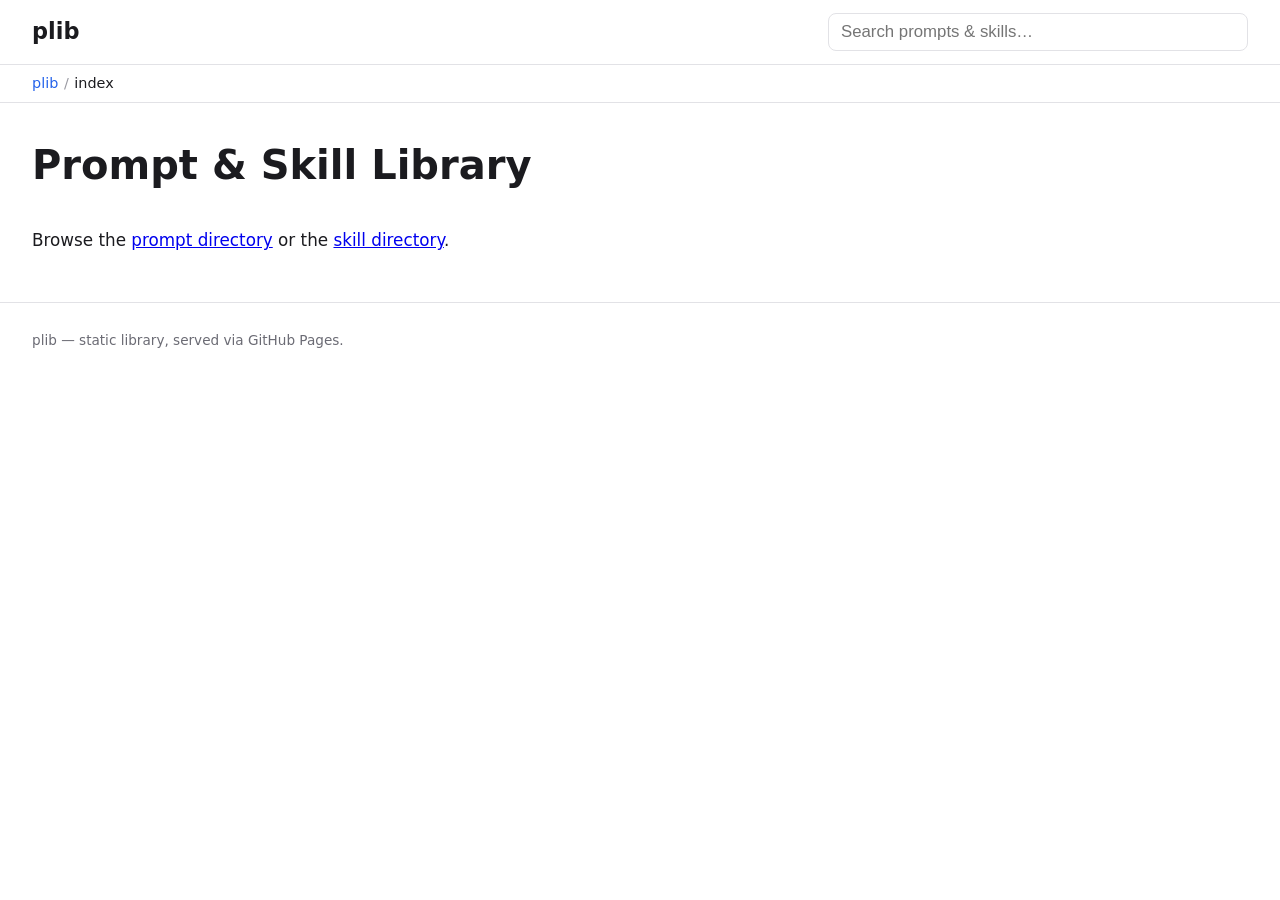
==== index.html @ 96c7211d "feat: initial site scaffold — index.html, CSS, JS, repo-map.md, changelog.md" ====
<!doctype html>
<html lang="en">
<head>
<meta charset="utf-8">
<meta name="viewport" content="width=device-width, initial-scale=1">
<title>plib — Prompt &amp; Skill Library</title>
<link rel="stylesheet" href="assets/css/style.css">
</head>
<body>
<header class="site-header">
  <a class="brand" href="/plib/">plib</a>
  <div class="search-wrap">
    <label for="site-search" class="visually-hidden">Search prompts and skills</label>
    <input id="site-search" type="search" placeholder="Search prompts &amp; skills…" autocomplete="off">
    <ul id="search-results" class="search-results" hidden></ul>
  </div>
</header>

<nav class="breadcrumbs" aria-label="Breadcrumb">
  <ol id="breadcrumb-list"></ol>
</nav>

<main id="main-content">
  <section class="hub">
    <h1>Prompt &amp; Skill Library</h1>
    <p>Browse the <a href="prompts/">prompt directory</a> or the <a href=".skill/">skill directory</a>.</p>
  </section>
</main>

<footer class="site-footer">
  <p>plib — static library, served via GitHub Pages.</p>
</footer>

<script src="assets/js/main.js" defer></script>
</body>
</html>
---- assets/css/style.css ----
:root {
  --gap: clamp(0.5rem, 1vw, 1rem);
  --fs-base: clamp(0.95rem, 0.9rem + 0.2vw, 1.05rem);
  --fs-h1: clamp(1.5rem, 1.2rem + 2vw, 2.5rem);
  --fg: #1b1b1f;
  --bg: #ffffff;
  --accent: #2563eb;
  --border: #e2e2e6;
}

* { box-sizing: border-box; }

body {
  margin: 0;
  font-family: system-ui, -apple-system, "Segoe UI", sans-serif;
  font-size: var(--fs-base);
  color: var(--fg);
  background: var(--bg);
  line-height: 1.5;
}

.visually-hidden {
  position: absolute;
  width: 1px;
  height: 1px;
  overflow: hidden;
  clip: rect(0 0 0 0);
}

.site-header {
  display: flex;
  flex-wrap: wrap;
  align-items: center;
  justify-content: space-between;
  gap: var(--gap);
  padding: var(--gap) clamp(1rem, 3vw, 2rem);
  border-bottom: 1px solid var(--border);
}

.brand {
  font-weight: 700;
  text-decoration: none;
  color: var(--fg);
  font-size: clamp(1.1rem, 1rem + 0.5vw, 1.4rem);
}

.search-wrap {
  position: relative;
  flex: 1 1 min(100%, 320px);
  max-width: 420px;
}

#site-search {
  width: 100%;
  padding: 0.5rem 0.75rem;
  border: 1px solid var(--border);
  border-radius: 0.5rem;
  font-size: var(--fs-base);
}

.search-results {
  position: absolute;
  z-index: 10;
  top: 100%;
  left: 0;
  right: 0;
  margin: 0.25rem 0 0;
  padding: 0;
  list-style: none;
  background: var(--bg);
  border: 1px solid var(--border);
  border-radius: 0.5rem;
  max-height: 300px;
  overflow-y: auto;
}

.search-results li a {
  display: block;
  padding: 0.5rem 0.75rem;
  text-decoration: none;
  color: var(--fg);
}

.search-results li a:hover,
.search-results li a:focus {
  background: #f2f4f8;
}

.breadcrumbs {
  padding: 0.5rem clamp(1rem, 3vw, 2rem);
  font-size: clamp(0.8rem, 0.75rem + 0.2vw, 0.9rem);
  border-bottom: 1px solid var(--border);
}

#breadcrumb-list {
  display: flex;
  flex-wrap: wrap;
  gap: 0.35rem;
  margin: 0;
  padding: 0;
  list-style: none;
}

#breadcrumb-list li:not(:last-child)::after {
  content: "/";
  margin-left: 0.35rem;
  color: #9a9aa2;
}

#breadcrumb-list a {
  color: var(--accent);
  text-decoration: none;
}

#breadcrumb-list a:hover { text-decoration: underline; }

main {
  padding: clamp(1rem, 3vw, 2rem);
}

.hub h1 { font-size: var(--fs-h1); margin-top: 0; }

.site-footer {
  padding: var(--gap) clamp(1rem, 3vw, 2rem);
  border-top: 1px solid var(--border);
  font-size: 0.85rem;
  color: #6b6b74;
}
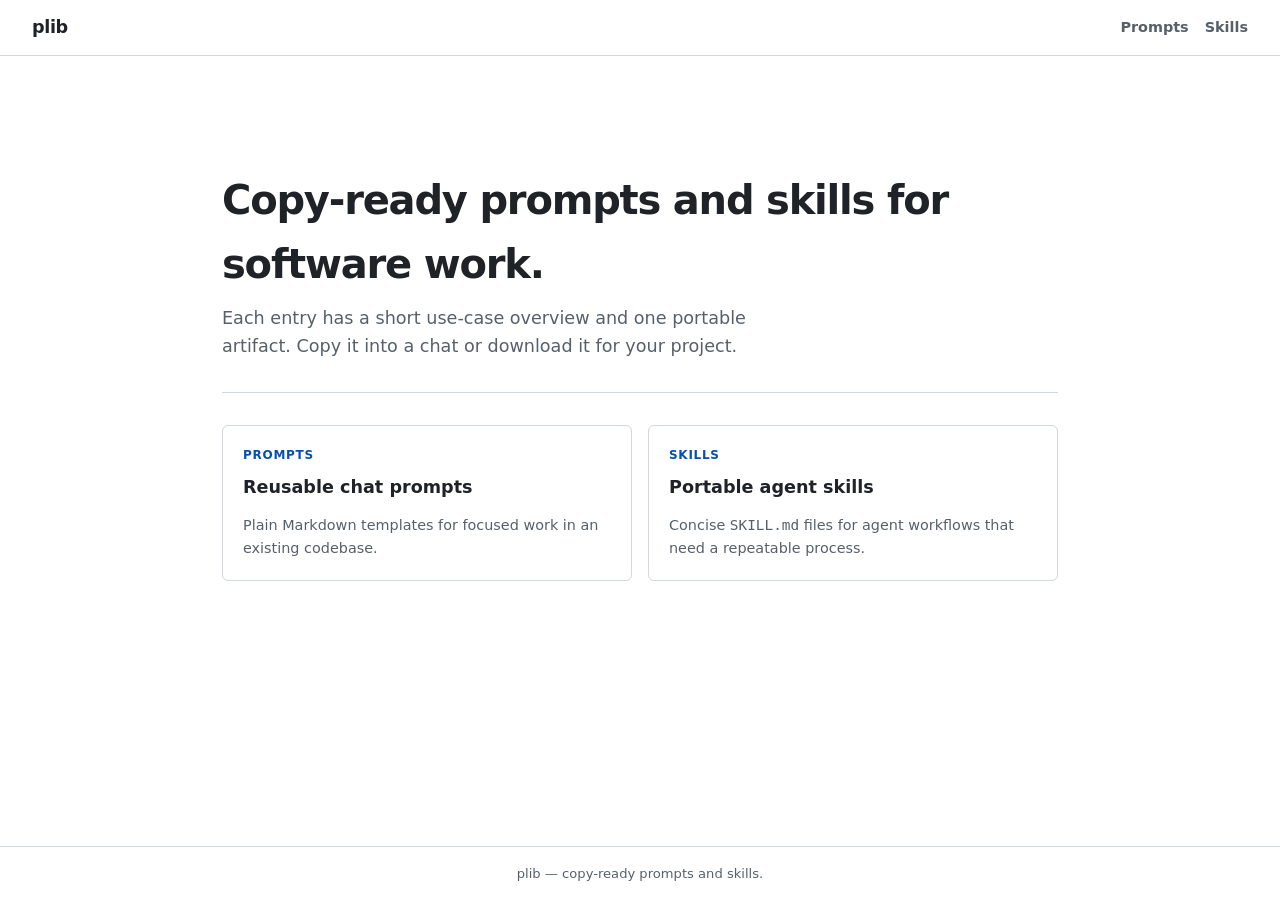
==== commit 52379d22: "Simplify prompt and skill library" ====
--- a/index.html
+++ b/index.html
@@ -1,36 +1,48 @@
 <!doctype html>
 <html lang="en">
 <head>
-<meta charset="utf-8">
-<meta name="viewport" content="width=device-width, initial-scale=1">
-<title>plib — Prompt &amp; Skill Library</title>
-<link rel="stylesheet" href="assets/css/style.css">
+  <meta charset="utf-8">
+  <meta name="viewport" content="width=device-width, initial-scale=1">
+  <title>plib — Prompt &amp; Skill Library</title>
+  <meta name="description" content="Copy-ready prompts and portable Agent Skills for real-world software work.">
+  <link rel="stylesheet" href="assets/css/style.css">
+  <link rel="stylesheet" href="assets/css/library.css">
 </head>
 <body>
-<header class="site-header">
-  <a class="brand" href="/plib/">plib</a>
-  <div class="search-wrap">
-    <label for="site-search" class="visually-hidden">Search prompts and skills</label>
-    <input id="site-search" type="search" placeholder="Search prompts &amp; skills…" autocomplete="off">
-    <ul id="search-results" class="search-results" hidden></ul>
-  </div>
-</header>
+  <header class="site-header">
+    <a class="brand" href="/plib/">plib</a>
+    <nav class="site-nav" aria-label="Primary navigation">
+      <a href="/plib/prompts/">Prompts</a>
+      <a href="/plib/.skill/">Skills</a>
+    </nav>
+  </header>
 
-<nav class="breadcrumbs" aria-label="Breadcrumb">
-  <ol id="breadcrumb-list"></ol>
-</nav>
+  <main id="main-content">
+    <section class="hero">
+      <h1>Copy-ready prompts and skills for software work.</h1>
+      <p>Each entry has a short use-case overview and one portable artifact. Copy it into a chat or download it for your project.</p>
+    </section>
 
-<main id="main-content">
-  <section class="hub">
-    <h1>Prompt &amp; Skill Library</h1>
-    <p>Browse the <a href="prompts/">prompt directory</a> or the <a href=".skill/">skill directory</a>.</p>
-  </section>
-</main>
+    <section class="library-grid" aria-label="Library sections">
+      <article class="library-card">
+        <a href="/plib/prompts/">
+          <p class="eyebrow">Prompts</p>
+          <h2>Reusable chat prompts</h2>
+          <p>Plain Markdown templates for focused work in an existing codebase.</p>
+        </a>
+      </article>
+      <article class="library-card">
+        <a href="/plib/.skill/">
+          <p class="eyebrow">Skills</p>
+          <h2>Portable agent skills</h2>
+          <p>Concise <code>SKILL.md</code> files for agent workflows that need a repeatable process.</p>
+        </a>
+      </article>
+    </section>
+  </main>
 
-<footer class="site-footer">
-  <p>plib — static library, served via GitHub Pages.</p>
-</footer>
-
-<script src="assets/js/main.js" defer></script>
+  <footer class="site-footer">
+    <p>plib — copy-ready prompts and skills.</p>
+  </footer>
 </body>
-</html>+</html>
--- a/assets/css/style.css
+++ b/assets/css/style.css
@@ -1,128 +1,420 @@
+/* === plib style.css === */
+
+/* --- Reset & base --- */
+*, *::before, *::after { box-sizing: border-box; margin: 0; padding: 0; }
+
 :root {
-  --gap: clamp(0.5rem, 1vw, 1rem);
-  --fs-base: clamp(0.95rem, 0.9rem + 0.2vw, 1.05rem);
-  --fs-h1: clamp(1.5rem, 1.2rem + 2vw, 2.5rem);
-  --fg: #1b1b1f;
+  --brand: #0066cc;
+  --brand-hover: #004fa3;
   --bg: #ffffff;
-  --accent: #2563eb;
-  --border: #e2e2e6;
-}
-
-* { box-sizing: border-box; }
-
+  --surface: #f6f8fa;
+  --border: #d0d7de;
+  --text: #1f2328;
+  --text-muted: #57606a;
+  --tag-bg: #ddf4ff;
+  --tag-text: #0550ae;
+  --code-bg: #161b22;
+  --code-text: #e6edf3;
+  --radius: 6px;
+  --font-sans: system-ui, -apple-system, BlinkMacSystemFont, 'Segoe UI', sans-serif;
+  --font-mono: 'SFMono-Regular', Consolas, 'Liberation Mono', Menlo, monospace;
+}
+
+html { font-size: 16px; scroll-behavior: smooth; }
 body {
-  margin: 0;
-  font-family: system-ui, -apple-system, "Segoe UI", sans-serif;
-  font-size: var(--fs-base);
-  color: var(--fg);
+  font-family: var(--font-sans);
+  color: var(--text);
   background: var(--bg);
-  line-height: 1.5;
-}
-
+  line-height: 1.6;
+  min-height: 100vh;
+  display: flex;
+  flex-direction: column;
+}
+
+/* --- Skip link --- */
 .visually-hidden {
   position: absolute;
-  width: 1px;
-  height: 1px;
-  overflow: hidden;
-  clip: rect(0 0 0 0);
-}
-
+  width: 1px; height: 1px;
+  padding: 0; margin: -1px;
+  overflow: hidden; clip: rect(0,0,0,0);
+  white-space: nowrap; border: 0;
+}
+
+/* --- Header --- */
 .site-header {
-  display: flex;
-  flex-wrap: wrap;
+  background: var(--bg);
+  border-bottom: 1px solid var(--border);
+  padding: 0 clamp(1rem, 4vw, 2rem);
+  height: 56px;
+  display: flex;
   align-items: center;
-  justify-content: space-between;
-  gap: var(--gap);
-  padding: var(--gap) clamp(1rem, 3vw, 2rem);
-  border-bottom: 1px solid var(--border);
-}
-
+  gap: 1.5rem;
+  position: sticky;
+  top: 0;
+  z-index: 100;
+}
 .brand {
   font-weight: 700;
-  text-decoration: none;
-  color: var(--fg);
-  font-size: clamp(1.1rem, 1rem + 0.5vw, 1.4rem);
-}
-
-.search-wrap {
-  position: relative;
-  flex: 1 1 min(100%, 320px);
-  max-width: 420px;
-}
-
+  font-size: 1.1rem;
+  color: var(--text);
+  text-decoration: none;
+  letter-spacing: -0.02em;
+}
+.brand:hover { color: var(--brand); }
+
+/* --- Search --- */
+.search-wrap { position: relative; flex: 1; max-width: 420px; }
 #site-search {
   width: 100%;
-  padding: 0.5rem 0.75rem;
+  padding: .4rem .75rem;
   border: 1px solid var(--border);
-  border-radius: 0.5rem;
-  font-size: var(--fs-base);
-}
-
+  border-radius: var(--radius);
+  font-size: .9rem;
+  background: var(--surface);
+  color: var(--text);
+}
+#site-search:focus { outline: 2px solid var(--brand); outline-offset: 1px; }
 .search-results {
   position: absolute;
-  z-index: 10;
-  top: 100%;
-  left: 0;
-  right: 0;
-  margin: 0.25rem 0 0;
-  padding: 0;
-  list-style: none;
+  top: calc(100% + 4px);
+  left: 0; right: 0;
   background: var(--bg);
   border: 1px solid var(--border);
-  border-radius: 0.5rem;
-  max-height: 300px;
+  border-radius: var(--radius);
+  list-style: none;
+  max-height: 320px;
   overflow-y: auto;
-}
-
+  z-index: 200;
+  box-shadow: 0 4px 16px rgba(0,0,0,.12);
+}
 .search-results li a {
   display: block;
-  padding: 0.5rem 0.75rem;
-  text-decoration: none;
-  color: var(--fg);
-}
-
+  padding: .5rem .75rem;
+  text-decoration: none;
+  color: var(--text);
+  font-size: .9rem;
+}
 .search-results li a:hover,
-.search-results li a:focus {
-  background: #f2f4f8;
-}
-
+.search-results li a:focus { background: var(--surface); }
+.search-results li + li { border-top: 1px solid var(--border); }
+
+/* --- Breadcrumbs --- */
 .breadcrumbs {
-  padding: 0.5rem clamp(1rem, 3vw, 2rem);
-  font-size: clamp(0.8rem, 0.75rem + 0.2vw, 0.9rem);
+  padding: .5rem clamp(1rem, 4vw, 2rem);
   border-bottom: 1px solid var(--border);
-}
-
+  background: var(--surface);
+  font-size: .85rem;
+}
 #breadcrumb-list {
+  list-style: none;
   display: flex;
   flex-wrap: wrap;
-  gap: 0.35rem;
-  margin: 0;
-  padding: 0;
+  gap: .25rem;
+  align-items: center;
+}
+#breadcrumb-list li + li::before { content: '/'; margin-right: .25rem; color: var(--text-muted); }
+#breadcrumb-list a { color: var(--brand); text-decoration: none; }
+#breadcrumb-list a:hover { text-decoration: underline; }
+#breadcrumb-list li:last-child { color: var(--text-muted); }
+
+/* --- Main layout --- */
+#main-content {
+  flex: 1;
+  padding: clamp(1.5rem, 5vw, 3rem) clamp(1rem, 4vw, 2rem);
+  max-width: 900px;
+  width: 100%;
+  margin: 0 auto;
+}
+
+/* --- Home hero --- */
+.hero {
+  padding: clamp(2rem, 6vw, 4rem) 0 clamp(1rem, 4vw, 2rem);
+  border-bottom: 1px solid var(--border);
+  margin-bottom: 2rem;
+}
+.hero h1 {
+  font-size: clamp(1.75rem, 4vw, 2.5rem);
+  font-weight: 700;
+  letter-spacing: -0.03em;
+  margin-bottom: .5rem;
+}
+.hero p { font-size: 1.1rem; color: var(--text-muted); max-width: 560px; }
+
+.hub-grid {
+  display: grid;
+  grid-template-columns: repeat(auto-fill, minmax(220px, 1fr));
+  gap: 1rem;
+  margin-top: 2rem;
+}
+.hub-card {
+  display: flex;
+  flex-direction: column;
+  gap: .4rem;
+  padding: 1.25rem;
+  border: 1px solid var(--border);
+  border-radius: var(--radius);
+  text-decoration: none;
+  color: var(--text);
+  background: var(--surface);
+  transition: border-color .15s, box-shadow .15s;
+}
+.hub-card:hover { border-color: var(--brand); box-shadow: 0 2px 8px rgba(0,102,204,.1); }
+.hub-card strong { font-size: 1rem; }
+.hub-card span { font-size: .85rem; color: var(--text-muted); }
+
+/* --- Card grid (listing pages) --- */
+.listing-header { margin-bottom: 1.5rem; }
+.listing-header h1 { font-size: clamp(1.25rem, 3vw, 1.75rem); font-weight: 700; margin-bottom: .25rem; }
+.listing-header p { color: var(--text-muted); }
+
+.tag-filter {
+  display: flex;
+  flex-wrap: wrap;
+  gap: .5rem;
+  margin-bottom: 1.5rem;
+}
+.tag-filter button {
+  padding: .25rem .65rem;
+  border: 1px solid var(--border);
+  border-radius: 20px;
+  background: var(--surface);
+  color: var(--text);
+  font-size: .82rem;
+  cursor: pointer;
+  transition: background .15s, border-color .15s;
+}
+.tag-filter button:hover,
+.tag-filter button.active {
+  background: var(--brand);
+  border-color: var(--brand);
+  color: #fff;
+}
+
+.card-grid {
+  display: grid;
+  grid-template-columns: repeat(auto-fill, minmax(240px, 1fr));
+  gap: 1rem;
+}
+.card {
+  display: flex;
+  flex-direction: column;
+  gap: .5rem;
+  padding: 1.25rem;
+  border: 1px solid var(--border);
+  border-radius: var(--radius);
+  background: var(--bg);
+  text-decoration: none;
+  color: var(--text);
+  transition: border-color .15s, box-shadow .15s;
+}
+.card:hover { border-color: var(--brand); box-shadow: 0 2px 8px rgba(0,102,204,.1); }
+.card-type { font-size: .75rem; text-transform: uppercase; letter-spacing: .06em; color: var(--text-muted); }
+.card-title { font-size: 1rem; font-weight: 600; }
+.card-tags { display: flex; flex-wrap: wrap; gap: .3rem; margin-top: auto; padding-top: .5rem; }
+.tag {
+  display: inline-block;
+  padding: .15rem .5rem;
+  background: var(--tag-bg);
+  color: var(--tag-text);
+  border-radius: 20px;
+  font-size: .75rem;
+  font-weight: 500;
+}
+
+/* --- Detail page --- */
+.detail-page { max-width: 800px; }
+
+.detail-header { margin-bottom: 2rem; padding-bottom: 1.5rem; border-bottom: 1px solid var(--border); }
+.detail-type {
+  display: inline-block;
+  padding: .15rem .6rem;
+  background: var(--tag-bg);
+  color: var(--tag-text);
+  border-radius: 20px;
+  font-size: .78rem;
+  font-weight: 600;
+  text-transform: uppercase;
+  letter-spacing: .06em;
+  margin-bottom: .75rem;
+}
+.detail-title {
+  font-size: clamp(1.4rem, 3.5vw, 2rem);
+  font-weight: 700;
+  letter-spacing: -0.02em;
+  margin-bottom: .5rem;
+}
+.detail-desc { font-size: 1rem; color: var(--text-muted); max-width: 680px; }
+.detail-meta { margin-top: .75rem; }
+
+.detail-section { margin-bottom: 2.5rem; }
+.detail-section h2 {
+  font-size: 1.1rem;
+  font-weight: 600;
+  margin-bottom: .75rem;
+  padding-bottom: .4rem;
+  border-bottom: 1px solid var(--border);
+}
+.detail-section p { margin-bottom: .75rem; color: var(--text); }
+
+/* Section note (clarifying instruction below heading) */
+.section-note {
+  font-size: .875rem;
+  color: var(--text-muted);
+  font-style: italic;
+  margin-bottom: .75rem;
+}
+
+/* --- Prompt block --- */
+.prompt-block-wrap {
+  position: relative;
+  margin-top: .5rem;
+}
+.prompt-block {
+  background: var(--code-bg);
+  color: var(--code-text);
+  border-radius: var(--radius);
+  padding: 1.25rem 1.25rem 1.25rem 1.25rem;
+  overflow-x: auto;
+  font-family: var(--font-mono);
+  font-size: .85rem;
+  line-height: 1.65;
+  white-space: pre;
+}
+.prompt-block code { background: none; color: inherit; font-size: inherit; }
+.copy-btn {
+  position: absolute;
+  top: .6rem;
+  right: .6rem;
+  padding: .25rem .65rem;
+  background: rgba(255,255,255,.1);
+  color: var(--code-text);
+  border: 1px solid rgba(255,255,255,.2);
+  border-radius: var(--radius);
+  font-size: .78rem;
+  cursor: pointer;
+  transition: background .15s;
+}
+.copy-btn:hover { background: rgba(255,255,255,.2); }
+.copy-btn:disabled { opacity: .6; cursor: default; }
+
+/* --- Anatomy / definition list --- */
+.anatomy-list { display: grid; gap: .75rem; }
+.anatomy-list dt {
+  font-weight: 600;
+  font-size: .95rem;
+  color: var(--text);
+}
+.anatomy-list dd {
+  margin-left: 0;
+  padding-left: 1rem;
+  border-left: 3px solid var(--brand);
+  color: var(--text-muted);
+  font-size: .9rem;
+  margin-bottom: .25rem;
+}
+
+/* --- Steps list --- */
+.steps-list {
   list-style: none;
-}
-
-#breadcrumb-list li:not(:last-child)::after {
-  content: "/";
-  margin-left: 0.35rem;
-  color: #9a9aa2;
-}
-
-#breadcrumb-list a {
-  color: var(--accent);
-  text-decoration: none;
-}
-
-#breadcrumb-list a:hover { text-decoration: underline; }
-
-main {
-  padding: clamp(1rem, 3vw, 2rem);
-}
-
-.hub h1 { font-size: var(--fs-h1); margin-top: 0; }
-
+  counter-reset: step-counter;
+  display: grid;
+  gap: .75rem;
+}
+.steps-list li {
+  counter-increment: step-counter;
+  padding-left: 2.25rem;
+  position: relative;
+  font-size: .95rem;
+}
+.steps-list li::before {
+  content: counter(step-counter);
+  position: absolute;
+  left: 0;
+  top: .05em;
+  width: 1.6rem;
+  height: 1.6rem;
+  background: var(--brand);
+  color: #fff;
+  border-radius: 50%;
+  display: flex;
+  align-items: center;
+  justify-content: center;
+  font-size: .75rem;
+  font-weight: 700;
+  line-height: 1;
+}
+
+/* --- Caution list --- */
+.caution-list {
+  list-style: none;
+  display: grid;
+  gap: .6rem;
+}
+.caution-list li {
+  padding-left: 1.5rem;
+  position: relative;
+  font-size: .95rem;
+  color: var(--text);
+}
+.caution-list li::before {
+  content: '\26A0';
+  position: absolute;
+  left: 0;
+  color: #b45309;
+}
+
+/* --- References list --- */
+.ref-list {
+  list-style: none;
+  display: grid;
+  gap: .5rem;
+}
+.ref-list li {
+  font-size: .875rem;
+  color: var(--text-muted);
+  padding-left: 1.25rem;
+  position: relative;
+}
+.ref-list li::before {
+  content: '\2014';
+  position: absolute;
+  left: 0;
+  color: var(--border);
+}
+
+/* --- Detail nav --- */
+.detail-nav { margin-top: 2.5rem; padding-top: 1.5rem; border-top: 1px solid var(--border); }
+.detail-nav-link {
+  display: inline-flex;
+  align-items: center;
+  gap: .35rem;
+  color: var(--brand);
+  text-decoration: none;
+  font-size: .9rem;
+  font-weight: 500;
+}
+.detail-nav-link:hover { text-decoration: underline; }
+
+/* --- 404 page --- */
+.error-page { text-align: center; padding: 4rem 1rem; }
+.error-page h1 { font-size: clamp(2rem, 6vw, 3.5rem); font-weight: 700; margin-bottom: .5rem; }
+.error-page p { color: var(--text-muted); margin-bottom: 1.5rem; }
+.error-page a {
+  display: inline-block;
+  padding: .5rem 1.25rem;
+  background: var(--brand);
+  color: #fff;
+  border-radius: var(--radius);
+  text-decoration: none;
+  font-weight: 600;
+}
+.error-page a:hover { background: var(--brand-hover); }
+
+/* --- Footer --- */
 .site-footer {
-  padding: var(--gap) clamp(1rem, 3vw, 2rem);
   border-top: 1px solid var(--border);
-  font-size: 0.85rem;
-  color: #6b6b74;
-}+  padding: 1rem clamp(1rem, 4vw, 2rem);
+  font-size: .82rem;
+  color: var(--text-muted);
+  text-align: center;
+}
--- a/assets/css/library.css
+++ b/assets/css/library.css
@@ -0,0 +1,25 @@
+.site-nav { display: flex; flex-wrap: wrap; gap: 1rem; margin-left: auto; }
+.site-nav a { color: var(--text-muted); font-size: .9rem; font-weight: 600; text-decoration: none; }
+.site-nav a:hover { color: var(--brand); }
+
+.library-grid { display: grid; grid-template-columns: repeat(auto-fit, minmax(15rem, 1fr)); gap: 1rem; margin-top: 2rem; }
+.library-card { padding: 1.25rem; border: 1px solid var(--border); border-radius: var(--radius); background: var(--bg); }
+.library-card:hover { border-color: var(--brand); box-shadow: 0 2px 8px rgba(0, 102, 204, .1); }
+.library-card a { display: block; height: 100%; color: var(--text); text-decoration: none; }
+.library-card h2 { margin: 0; font-size: 1.1rem; }
+.library-card p:last-child { margin: .75rem 0 0; color: var(--text-muted); font-size: .9rem; }
+.eyebrow { margin: 0 0 .5rem; color: var(--tag-text); font-size: .75rem; font-weight: 700; letter-spacing: .06em; text-transform: uppercase; }
+
+.artifact-actions { display: flex; flex-wrap: wrap; align-items: center; gap: .75rem; margin: 1rem 0; }
+.action-button { padding: .4rem .75rem; border: 1px solid var(--brand); border-radius: var(--radius); color: #fff; background: var(--brand); font-weight: 600; cursor: pointer; }
+.action-button.secondary { color: var(--brand); background: var(--bg); }
+.action-button:hover:not(:disabled) { background: var(--brand-hover); color: #fff; }
+.action-button:disabled { opacity: .65; cursor: default; }
+.action-status { min-height: 1.5rem; margin: 0; color: var(--text-muted); font-size: .85rem; }
+
+@media (max-width: 30rem) {
+  .site-header { height: auto; min-height: 56px; flex-wrap: wrap; padding-top: .75rem; padding-bottom: .75rem; }
+  .site-nav { width: 100%; margin-left: 0; }
+  .artifact-actions { align-items: stretch; flex-direction: column; }
+  .action-button { width: 100%; }
+}
